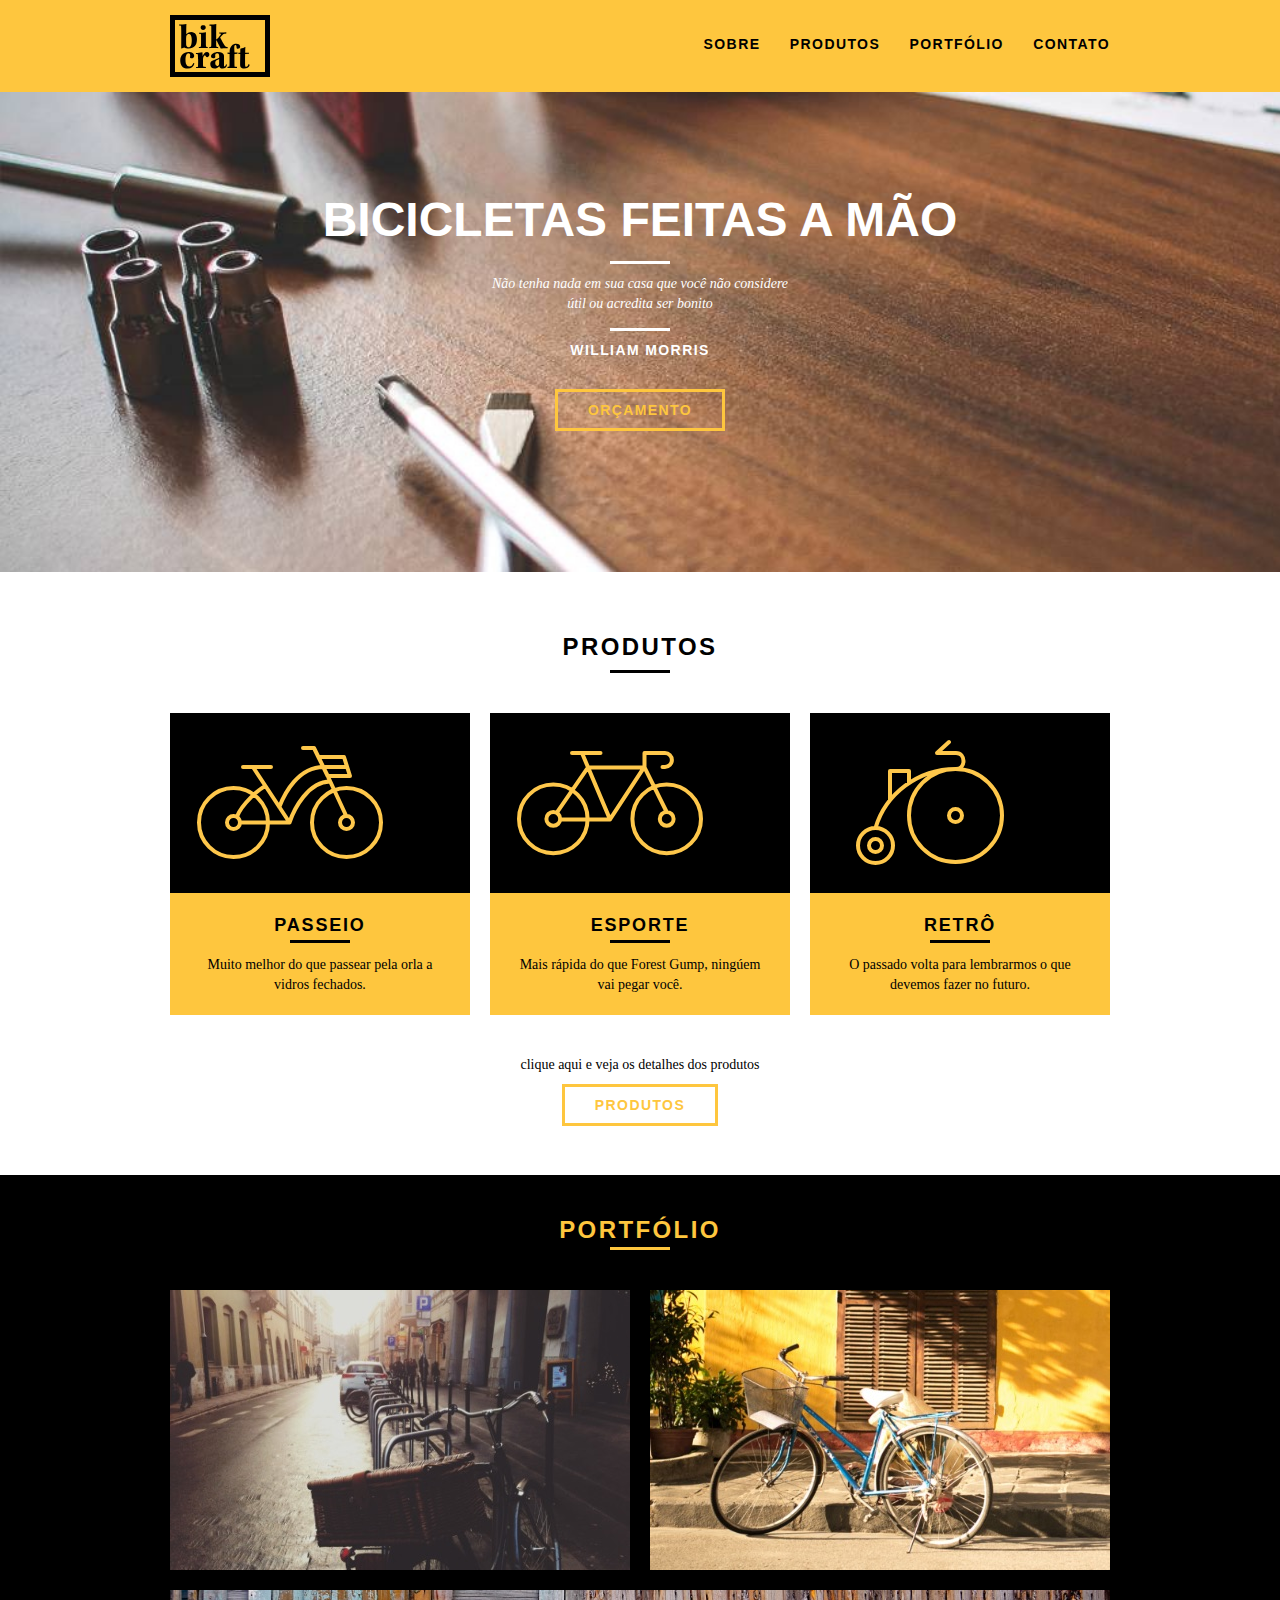
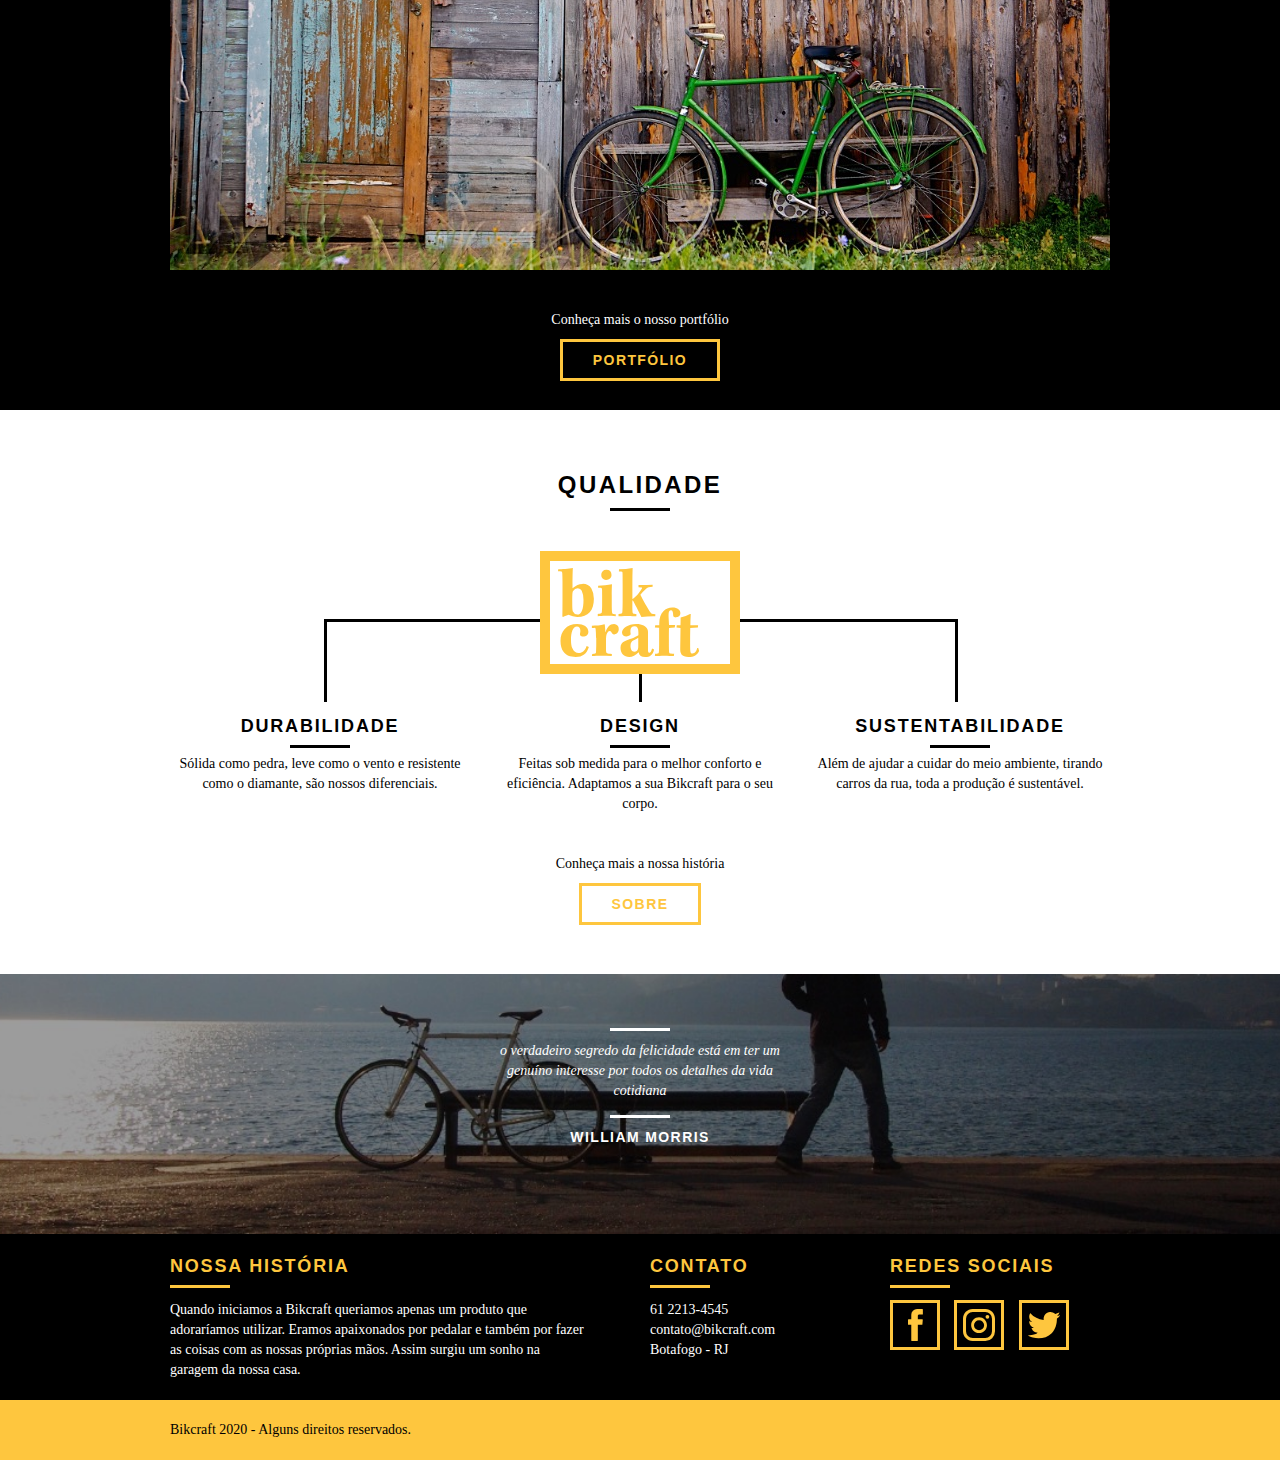
==== index.html @ fb3b5ecf "01 - Estrutura pronta" ====
<!DOCTYPE html>
<html lang="pt-br">

<head>
  <meta charset="UTF-8">
  <meta name="viewport" content="width=device-width, initial-scale=1.0">
  <link rel="shortcut icon" href="/img/favicon.ico" type="image/x-icon">

  <link rel="stylesheet" href="/css/normalize.css">
  <link rel="stylesheet" href="/css/reset.css">
  <link rel="stylesheet" href="/css/grid.css">
  <link rel="stylesheet" href="/css/style.css">

  <title>BikeCraft</title>
</head>

<body>
  <header class="header">
    <div class="container">
      <a href="index.html" class="grid-4">
        <img src="/img/bikcraft.svg" alt="Logo Bikecraft">
      </a>

      <nav class="grid-12 header_menu">
        <ul>
          <li><a href="sobre.html">Sobre</a></li>
          <li><a href="produtos.html">Produtos</a></li>
          <li><a href="portfolio.html">Portfólio</a></li>
          <li><a href="contato.html">Contato</a></li>
        </ul>
      </nav>
    </div>
  </header>

  <section class="introducao">
    <div class="container">

      <h1>bicicletas feitas a mão</h1>
      <blockquote class="quote-externo">
        <p>Não tenha nada em sua casa que você
          não considere útil ou acredita ser bonito</p>
        <cite>WILLIAM MORRIS</cite>
      </blockquote>

      <a href="produtos.html" class="btn">Orçamento</a>
    </div>
  </section>

  <section class="produtos container">
    <h2 class="subtitulo">produtos</h2>
    <ul class="produtos_lista">

      <li class="grid-1-3">
        <div class="produtos_icone">
          <img src="/img/produtos/passeio.svg" alt="bike de passeio">
        </div>
        <h3>passeio</h3>
        <p>Muito melhor do que passear pela orla a vidros fechados.</p>
      </li>

      <li class="grid-1-3">
        <div class="produtos_icone">
          <img src="/img/produtos/esporte.svg" alt="bike de passeio">
        </div>
        <h3>esporte</h3>
        <p>Mais rápida do que Forest Gump, ningúem vai pegar você.</p>
      </li>

      <li class="grid-1-3">
        <div class="produtos_icone">
          <img src="/img/produtos/retro.svg" alt="bike de passeio">
        </div>
        <h3>retrô</h3>
        <p>O passado volta para lembrarmos o que devemos fazer no futuro.</p>
      </li>

    </ul>

    <div class="call">
      <p>clique aqui e veja os detalhes dos produtos</p>
      <a href="produtos.html" class="btn btn-preto">Produtos</a>
    </div>
  </section>

  <section class="portfolio">
    <div class="container">
      <h2 class="subtitulo">Portfólio</h2>
      <ul class="portfolio_lista">
        <li class="grid-8"><img src="/img/portfolio/retro.jpg" alt="bike retrô"></li>
        <li class="grid-8"><img src="/img/portfolio/passeio.jpg" alt="bike passeio"></li>
        <li class="grid-16"><img src="/img/portfolio/esporte.jpg" alt="bike esporte"></li>
      </ul>

      <div class="call">
        <p>Conheça mais o nosso portfólio</p>
        <a href="portfolio.html" class="btn">Portfólio</a>
      </div>
    </div>
  </section>

  <section class="qualidade container">
    <h2 class="subtitulo">Qualidade</h2>
    <img src="/img/bikcraft-qualidade.svg" alt="bike qualidade">

    <ul class="qualidade_lista">
      <li class="grid-1-3">
        <h3>durabilidade</h3>
        <p>Sólida como pedra, leve como o vento e resistente como o diamante, são nossos diferenciais.</p>
      </li>

      <li class="grid-1-3">
        <h3>design</h3>
        <p>Feitas sob medida para o melhor conforto e eficiência. Adaptamos a sua Bikcraft para o seu corpo.</p>
      </li>

      <li class="grid-1-3">
        <h3>sustentabilidade</h3>
        <p>Além de ajudar a cuidar do meio ambiente, tirando carros da rua, toda a produção é sustentável.</p>
      </li>
    </ul>

    <div class="call">
      <p>Conheça mais a nossa história</p>
      <a href="sobre.html" class="btn btn-preto">Sobre</a>
    </div>
  </section>

  <section class="quebra">
    <blockquote class="quote-externo container">
      <p>
        o verdadeiro segredo da felicidade está em
        ter um genuíno interesse por todos os detalhes da vida cotidiana
      </p>
      <cite>WILLIAM MORRIS</cite>
    </blockquote>
  </section>

  <footer>
    <div class="footer">
      <div class="container">
        <div class="grid-8 footer_historia">
          <h3>Nossa história</h3>
          <p>
            Quando iniciamos a Bikcraft queriamos apenas um produto que adoraríamos utilizar. Eramos apaixonados por
            pedalar e também por fazer as coisas com as nossas próprias mãos. Assim surgiu um sonho na garagem da nossa
            casa.
          </p>
        </div>

        <div class="grid-4 footer_contato">
          <h3>contato</h3>
          <ul>
            <li>61 2213-4545</li>
            <li>contato@bikcraft.com</li>
            <li>Botafogo - RJ</li>
          </ul>
        </div>

        <div class="grid-4 footer_redes">
          <h3>redes sociais</h3>
          <ul>
            <li><a href="http://facebook.com" target="_blank"> <img src="/img/redes-sociais/facebook.svg"
                  alt="facebook"></a> </li>
            <li><a href="http://instagram.com" target="_blank"> <img src="/img/redes-sociais/instagram.svg"
                  alt="instagram"></a> </li>
            <li><a href="http://twitter.com" target="_blank"> <img src="/img/redes-sociais/twitter.svg"
                  alt="twitter"></a> </li>
          </ul>
        </div>

      </div>
    </div>

    <div class="copy">
      <div class="container">
        <p class="grid-16">
          Bikcraft 2020 - Alguns direitos reservados.
        </p>
      </div>
    </div>
  </footer>

</body>

</html>
---- css/grid.css ----
-*, *:before, *:after {
	-webkit-box-sizing: border-box; 
	-moz-box-sizing: border-box; 
	box-sizing: border-box;
}

.container {
	width: 960px;
	margin: 0 auto;
	padding: 0px;
	position: relative;
}

.container:after, .container:before {
	content: " ";
	display: table;
}

.container:after {
	clear: both;
}

.grid-1, .grid-2, .grid-3, .grid-4, .grid-5, .grid-6, .grid-7, .grid-8, .grid-9, .grid-10, .grid-11, .grid-12, .grid-13, .grid-14, .grid-15, .grid-16, .grid-1-3 {
	float: left;
	margin-left: 10px;
	margin-right: 10px;
}

.grid-1 	{width: 40px;}
.grid-2 	{width: 100px;}
.grid-3 	{width: 160px;}
.grid-4 	{width: 220px;}
.grid-5 	{width: 280px;}
.grid-6 	{width: 340px;}
.grid-7 	{width: 400px;}
.grid-8 	{width: 460px;}
.grid-9 	{width: 520px;}
.grid-10 	{width: 580px;}
.grid-11 	{width: 640px;}
.grid-12 	{width: 700px;}
.grid-13 	{width: 760px;}
.grid-14 	{width: 820px;}
.grid-15 	{width: 880px;}
.grid-16 	{width: 940px;}
.grid-1-3	{width: 300px;}

@media only screen and (min-width: 788px) and (max-width: 979px) {

.container {
	width: 768px;
} 
.grid-1 	{width: 28px;}
.grid-2 	{width: 76px;}
.grid-3 	{width: 124px;}
.grid-4 	{width: 172px;}
.grid-5 	{width: 220px;}
.grid-6 	{width: 268px;}
.grid-7 	{width: 316px;}
.grid-8 	{width: 364px;}
.grid-9 	{width: 412px;}
.grid-10 	{width: 460px;}
.grid-11 	{width: 508px;}
.grid-12 	{width: 556px;}
.grid-13 	{width: 604px;}
.grid-14 	{width: 652px;}
.grid-15 	{width: 700px;}
.grid-16 	{width: 748px;}
.grid-1-3	{width: 236px;}

}

@media only screen and (max-width: 787px) {

.container {
	width: 300px;
}

.grid-1, .grid-2, .grid-3, .grid-4, .grid-5, .grid-6, .grid-7, .grid-8, .grid-9, .grid-10, .grid-11, .grid-12, .grid-13, .grid-14, .grid-15, .grid-16, .grid-1-3 {
	width: 300px;
	margin: 0 0 20px 0;
	float: none;
}

}
---- css/style.css ----
/* Estilos Gerais */
body {
  font-family: Arial, Helvetica, sans-serif;
}

p {
  font-family: Georgia, "Times New Roman", serif;
  font-size: 14px;
  line-height: 20px;
}

img {
  display: block;
}

.btn {
  border: 3px solid #fec63e;
  padding: 10px 30px;
  color: #fec63e;
  font-size: 14px;
  line-height: 20px;
  text-transform: uppercase;
  letter-spacing: .1em;
  font-weight: bold;
}

.btn:hover {
  color: #fff;
  border: 3px solid #fff;
}

.btn.btn-preto:hover {
  color: #000;
  border-color:#000;
}

.subtitulo {
  font-size: 24px;
  line-height: 30px;
  font-weight: bold;
  letter-spacing: .1em;
  color: #000;
  text-transform: uppercase;
  text-align: center;
  margin-bottom: 40px;
}

.subtitulo:after {
  content: '';
  display: block;
  width: 60px;
  height: 3px;
  background: #000;
  margin: 0 auto;
  margin: 8px auto;
}


/* Header */

.header {
  position: fixed;
  top: 0;
  width: 100%;
  background: #fec63e;
  padding: 15px 0;
  z-index: 10;
}

/* envia a 'ul' para o lado direito*/
.header_menu {
  text-align: right;
  margin-top: 20px;
}

.header_menu ul li {
  display: inline-block;
  margin-left: 25px;
}

.header_menu ul li a {
  color: #000;
  font-weight: bold;
  text-transform: uppercase;
  letter-spacing: .1em;
  font-size: 14px;
  padding: 10px 0;
}

.header_menu ul li a:hover {
  color: #fff;
}

/* Introdução */

.introducao {
  width: 100%;
  height: 380px;
  background: url('/img/bg.jpg') no-repeat;
  background-size: cover;
  margin-top: 92px;
  text-align: center;
  padding-top: 100px;
}

.introducao h1 {
  font-size: 48px;
  color: #fff;
  font-weight: bold;
  text-transform: uppercase;
}

.quote-externo {
  max-width: 300px;
  margin: 0 auto;
  color: #fff;
  margin-bottom: 40px;
}

.quote-externo p {
  font-style: italic;
}

/* inserindo as barrinhas brancas acima do parágrafo*/
.quote-externo p:before, .quote-externo p:after{
  content: '';
  display: block;
  width: 60px;
  height: 3px;
  background: #fff;
  margin: 0 auto;
  margin: 14px auto 10px auto;
}

.quote-externo cite {
  font-style: normal;
  font-weight: bold;
  font-size: 14px;
  letter-spacing: .1em;
}

/* produtos */
/* a classe .subtitulo foi estilizado mais acima*/

.produtos {
  padding: 60px 0;
}

.produtos_lista li {
  background: #fec63e;
  text-align: center;
}

.produtos_lista li h3 {
  font-weight: bold;
  font-size: 18px;
  line-height: 25px;
  text-transform: uppercase;
  letter-spacing: .1em;
  margin-top: 20px;
}

.produtos_lista li h3:after {
  content: '';
  display: block;
  width: 60px;
  height: 3px;
  background: #000;
  margin: 0 auto;
  margin: 2px auto
}

.produtos_lista li p {
  padding: 10px 20px 20px 20px;
}

.produtos_icone {
  background: #000;
  padding: 20px;
}

.call {
  padding-top: 40px;
  text-align: center;
  clear: both;
}

.call p {
  margin-bottom: 20px;
}

/* portfólio */
.portfolio {
  width: 100%;
  background: #000;
  padding: 40px 0;
}

.portfolio .subtitulo {
  color: #fec63e;
}

.portfolio .subtitulo:after {
  content: '';
  display: block;
  width: 60px;
  height: 3px;
  background: #fec63e;
  margin: 0 auto;
  margin: 2px auto
}

.portfolio_lista li:last-child {
  margin-top: 20px;
}

.portfolio .call p{
  color: #fff;
}

/* qualidade */

.qualidade {
  padding: 60px 0;
}

.qualidade:after {
  content: '';
  width: 634px;
  height: 83px;
  display: block;
  background: url('/img/linhas.svg') no-repeat center;
  position: absolute;
  top: 209px;
  right: 162px;
  z-index: -1;
}

.qualidade img {
  margin: 0 auto;
}

.qualidade_lista {
  padding-top: 20px;
}

.qualidade_lista li {
  text-align: center;
  padding-top: 0 40px;
}

.qualidade_lista li h3 {
  font-weight: bold;
  font-size: 18px;
  line-height: 25px;
  text-transform: uppercase;
  letter-spacing: .1em;
  margin-top: 20px;
}

.qualidade_lista li h3:after {
  content: '';
  display: block;
  width: 60px;
  height: 3px;
  background: #000;
  margin: 0 auto;
  margin: 6px auto
}

/* quebra */
.quebra {
  width: 100%;
  height: 220px;
  text-align: center;
  background: url('/img/bg-footer.jpg')no-repeat center;
  background-size:cover;
  padding-top: 40px;
}

.quebra .quote-externo {
  width: 400px;
}

.footer {
  width: 100%;
  background: #000;
  color: #fff;
  padding: 20px 0;
}

.footer h3 {
  font-size: 18px;
  line-height: 25px;
  color: #fec63e;
  text-transform: uppercase;
  letter-spacing: .1em;
  font-weight: bold;
}

.footer h3:after {
  content: '';
  display: block;
  width: 60px;
  height: 3px;
  background: #fec63e;
  margin: 6px 0 12px 0;
}

.footer_historia p{
  padding-right: 40px;
}

.footer_contato ul li{
  font-size: 14px;
  line-height: 20px;
  font-family: Georgia, 'Times New Roman', Times, serif;
}

.footer_redes ul li{
  display: inline-block;
  margin-right: 10px;
}

.footer_redes ul li a {
  border: 3px solid #fec63e;
  display: block;
  padding: 6px;
}

.footer_redes ul li a:hover {
  border-color: #fff;
}

/* copy */

.copy {
  width: 100%;
  background: #fec63e;
  padding: 20px 0;
}
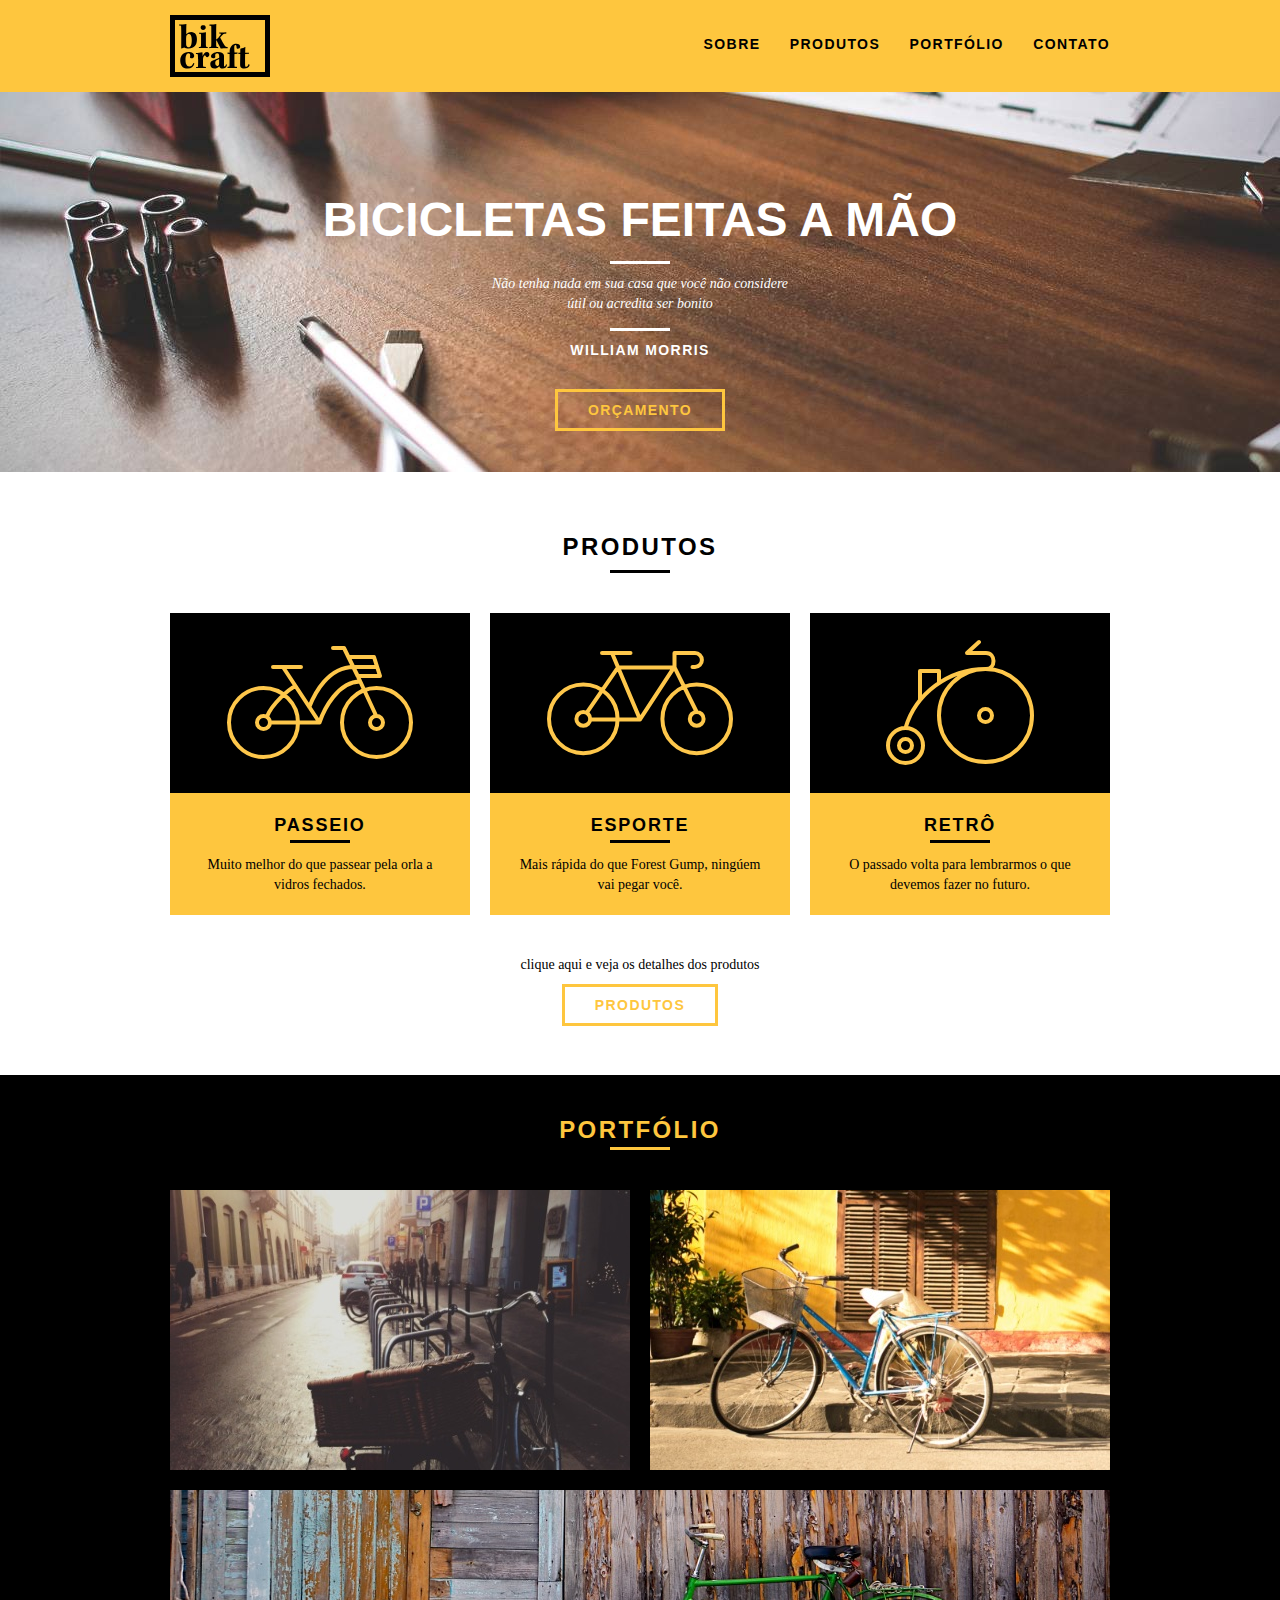
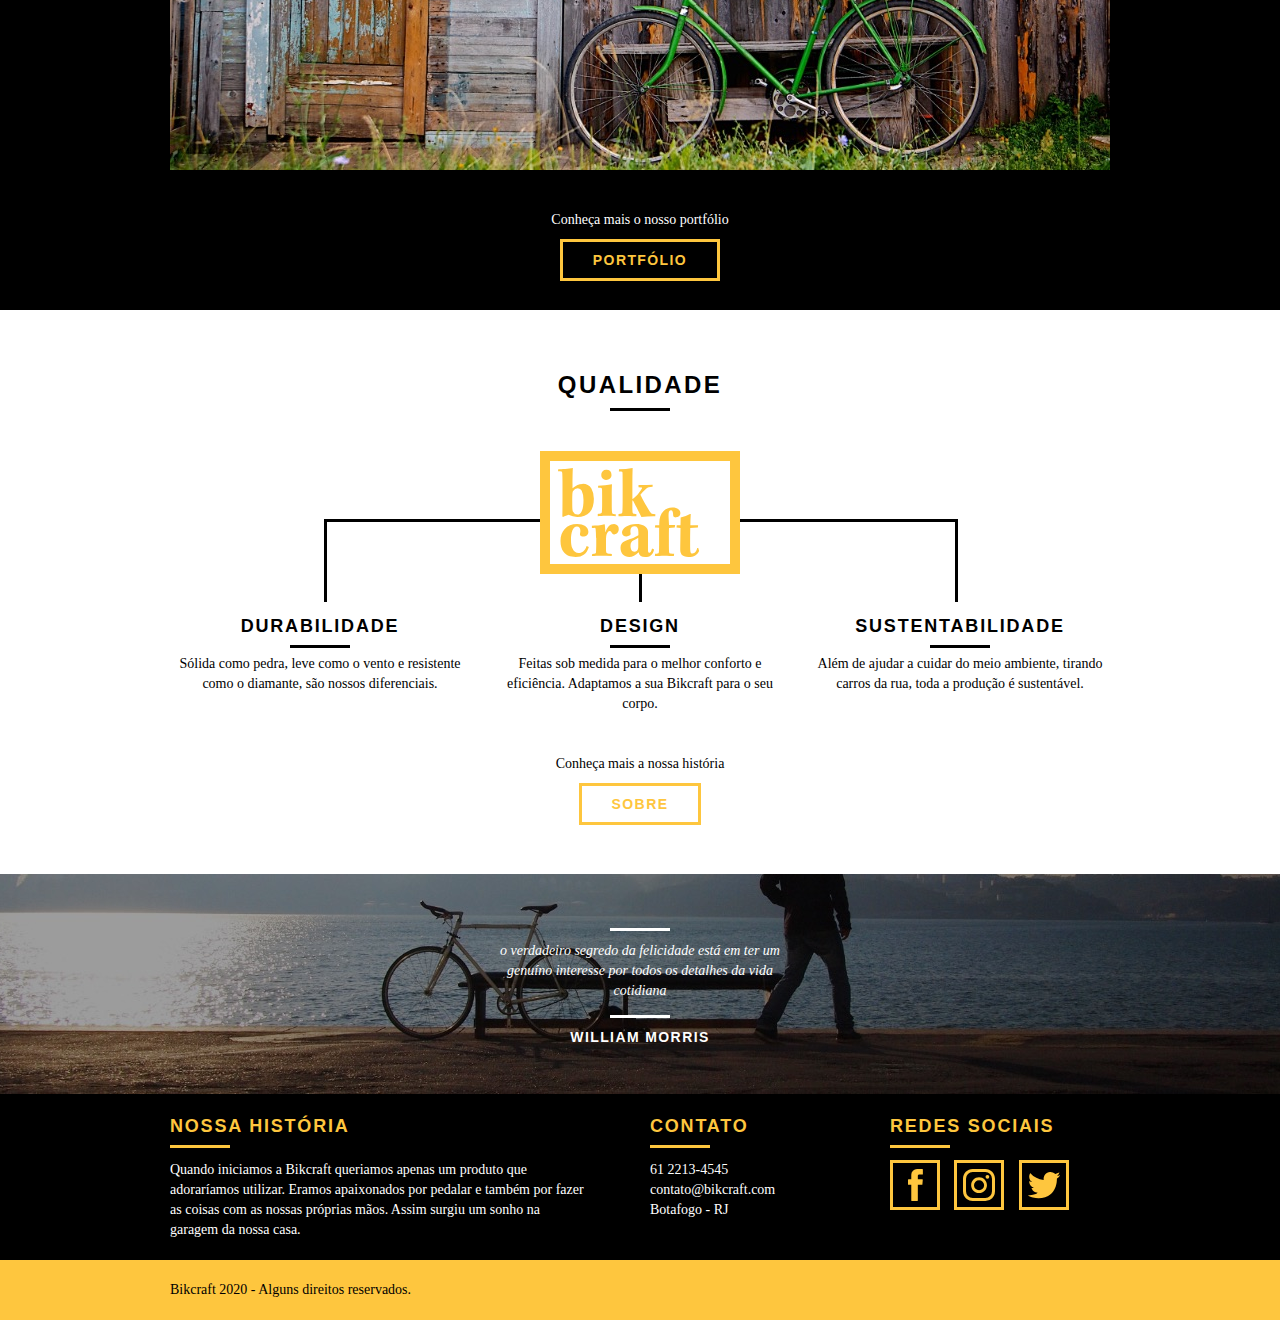
==== commit 41bb3d78: "07 - responsive" ====
--- a/index.html
+++ b/index.html
@@ -10,6 +10,8 @@
   <link rel="stylesheet" href="/css/reset.css">
   <link rel="stylesheet" href="/css/grid.css">
   <link rel="stylesheet" href="/css/style.css">
+  <link rel="stylesheet" href="/css/responsivo.css">
+
 
   <title>BikeCraft</title>
 </head>
--- a/css/grid.css
+++ b/css/grid.css
@@ -1,4 +1,4 @@
--*, *:before, *:after {
+*, *:before, *:after {
 	-webkit-box-sizing: border-box; 
 	-moz-box-sizing: border-box; 
 	box-sizing: border-box;
--- a/css/style.css
+++ b/css/style.css
@@ -11,6 +11,7 @@
 
 img {
   display: block;
+  max-width: 100%;
 }
 
 .btn {
@@ -55,6 +56,24 @@
   margin: 8px auto;
 }
 
+.subtitulo-interno {
+  font-size: 24px;
+  line-height: 30px;
+  font-weight: bold;
+  letter-spacing: .1em;
+  color: #000;
+  text-transform: uppercase;
+  margin-bottom: 10px;
+}
+
+.subtitulo-interno:after {
+  content: '';
+  display: block;
+  width: 60px;
+  height: 3px;
+  background: #000;
+  margin: 8px 0;
+}
 
 /* Header */
 
@@ -91,6 +110,10 @@
   color: #fff;
 }
 
+.header_menu ul li a.menu_ativo {
+  color: #fff;
+}
+
 /* Introdução */
 
 .introducao {
@@ -110,6 +133,8 @@
   text-transform: uppercase;
 }
 
+
+
 .quote-externo {
   max-width: 300px;
   margin: 0 auto;
@@ -139,6 +164,33 @@
   letter-spacing: .1em;
 }
 
+/* Introdução Interna*/
+
+.introducao-interna{
+  width: 100%;
+  margin-top: 92px;
+  height: 160px;
+  text-align: center;
+  color: #fff;
+}
+
+.introducao-interna  h1{
+  font-size: 48px;
+  font-weight: bold;
+  text-transform: uppercase;
+  padding-top: 30px;
+}
+
+.introducao-interna h1:after {
+  content: '';
+  display: block;
+  width: 60px;
+  height: 3px;
+  background: #fff;
+  margin: 0 auto;
+  margin: 6px auto 10px auto;
+}
+
 /* produtos */
 /* a classe .subtitulo foi estilizado mais acima*/
 
@@ -149,6 +201,10 @@
 .produtos_lista li {
   background: #fec63e;
   text-align: center;
+}
+
+.produtos_lista li img {
+  margin: 0 auto;
 }
 
 .produtos_lista li h3 {
@@ -242,6 +298,7 @@
 
 .qualidade_lista {
   padding-top: 20px;
+  overflow: auto; /* clear-fix - limpando a flutuação*/
 }
 
 .qualidade_lista li {
--- a/css/responsivo.css
+++ b/css/responsivo.css
@@ -0,0 +1,48 @@
+/* Estilo para tablet*/
+@media only screen and (min-width: 768px) and (max-width: 959px) {
+
+}
+
+/* Estilo para smartphone*/
+@media only screen and (max-width: 767px) {
+
+	/* header */
+	.header {
+		position: relative;
+		padding-bottom:0px;
+	}
+
+	.header img {
+		margin: 0 auto 20px auto;
+	}
+
+	.header_menu {
+		text-align: center;
+	}
+
+	.header_menu ul li {
+		margin: 5px;
+
+	}
+
+	.header_menu ul li a{
+		border: 4px solid #000;
+		width: 136px;
+		display: block;
+		float: left;
+		color: #000;
+	}
+
+	.header_menu ul li a:hover {
+		border-color: #fff;
+	}
+
+		/* introdução */
+
+	.introducao {
+		margin-top: 0px;
+		padding-top: 20px;
+		background: url('/img/bg-mobile.jpg') no-repeat;
+		background-size: cover;
+	}
+}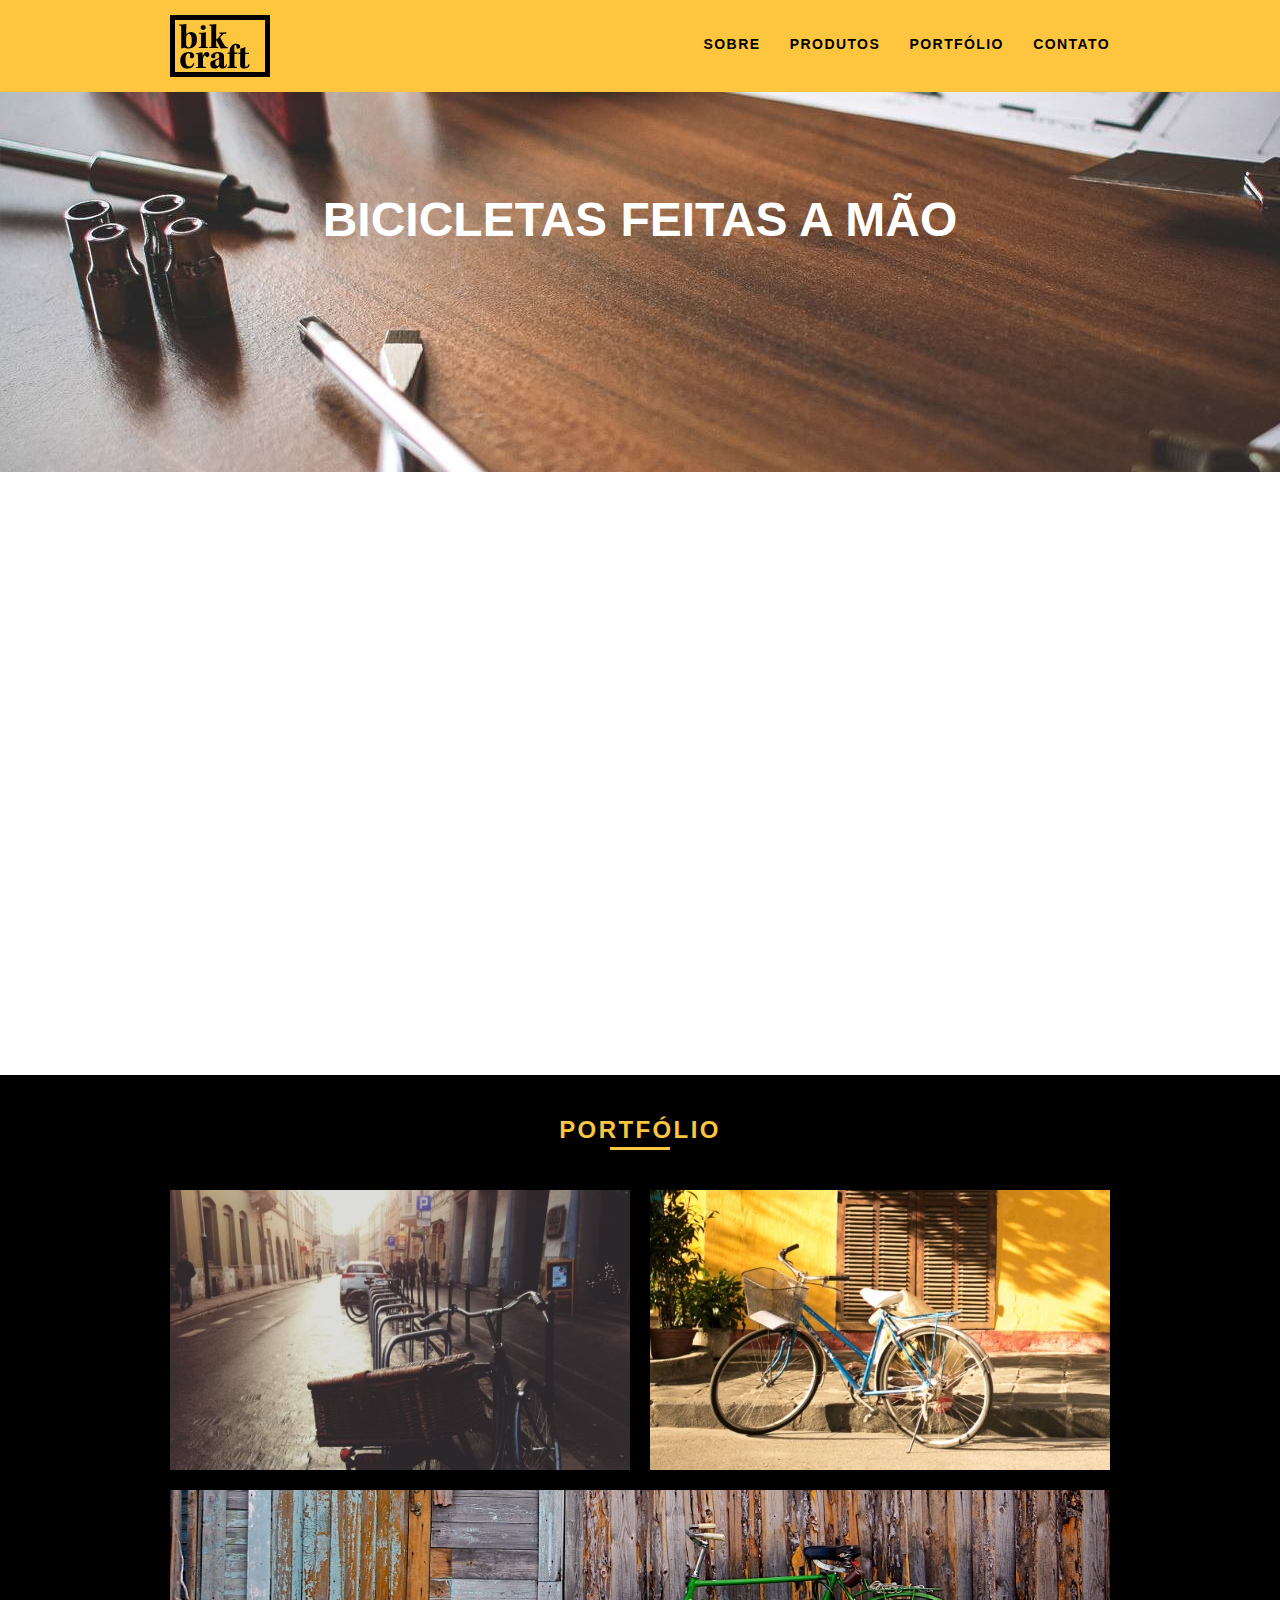
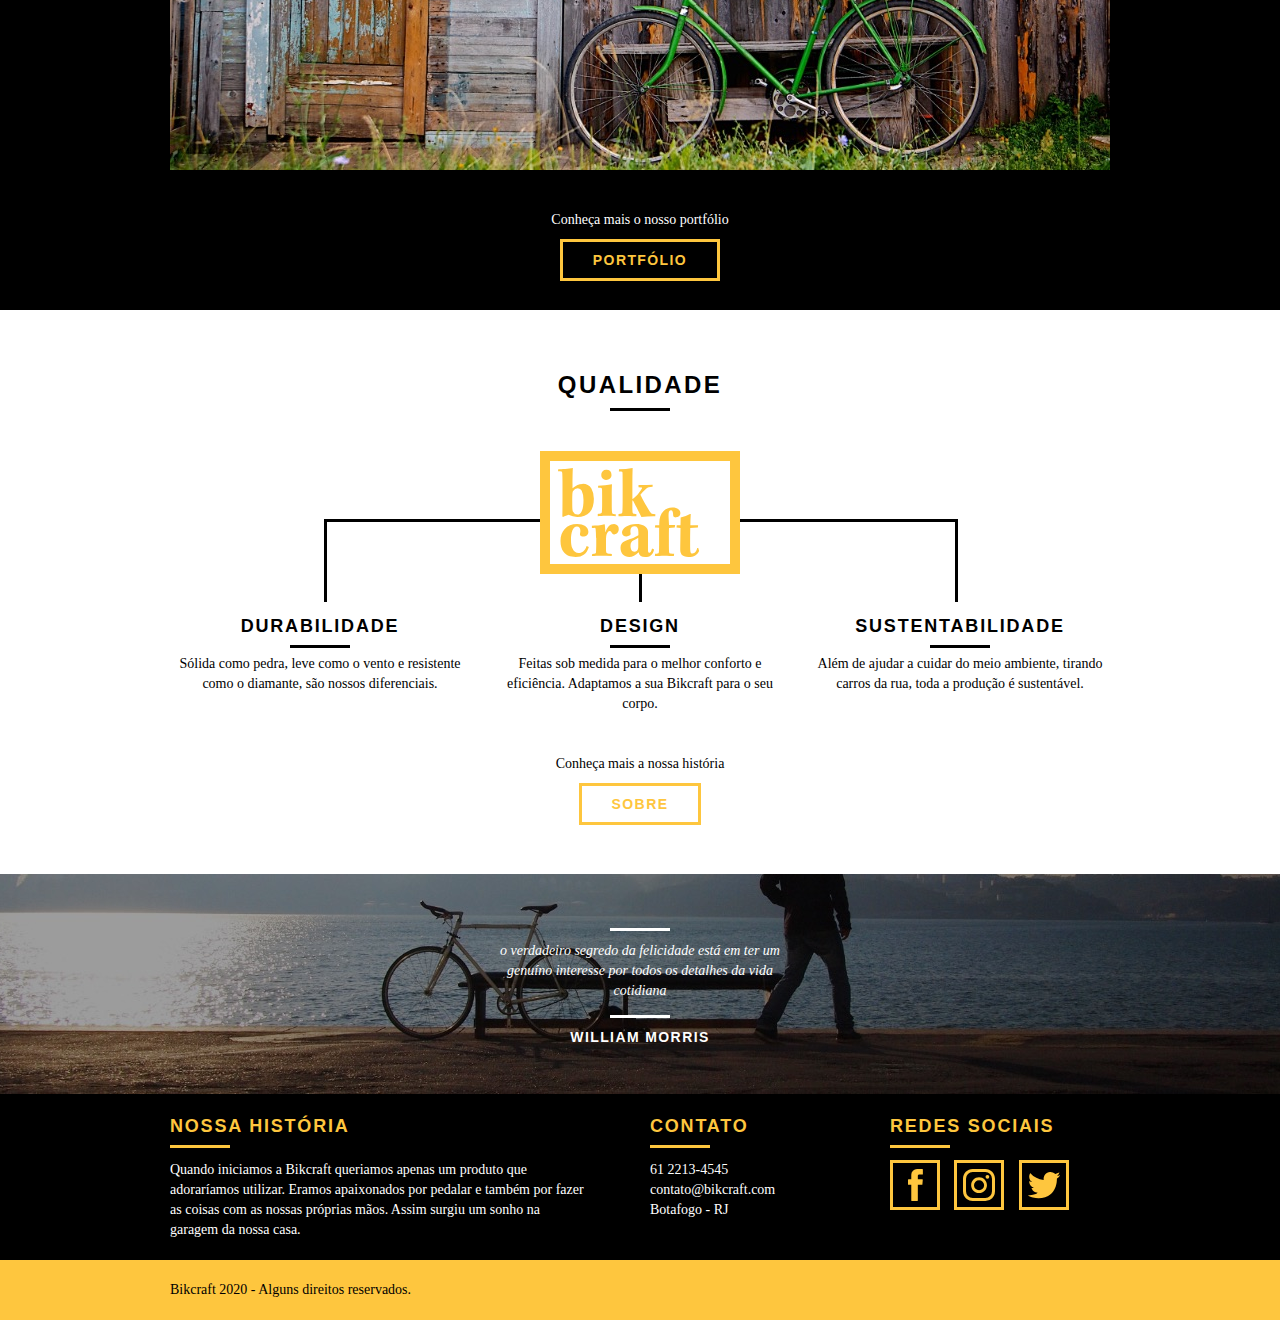
==== commit d55597f0: "09 - add animes" ====
--- a/index.html
+++ b/index.html
@@ -5,13 +5,12 @@
   <meta charset="UTF-8">
   <meta name="viewport" content="width=device-width, initial-scale=1.0">
   <link rel="shortcut icon" href="/img/favicon.ico" type="image/x-icon">
-
   <link rel="stylesheet" href="/css/normalize.css">
   <link rel="stylesheet" href="/css/reset.css">
   <link rel="stylesheet" href="/css/grid.css">
   <link rel="stylesheet" href="/css/style.css">
   <link rel="stylesheet" href="/css/responsivo.css">
-
+  <script>document.documentElement.classList.add("js");</script>
 
   <title>BikeCraft</title>
 </head>
@@ -37,18 +36,18 @@
   <section class="introducao">
     <div class="container">
 
-      <h1>bicicletas feitas a mão</h1>
-      <blockquote class="quote-externo">
+      <h1 data-anime="400" class="fadeInDown">bicicletas feitas a mão</h1>
+      <blockquote data-anime="800" class="fadeInDown quote-externo">
         <p>Não tenha nada em sua casa que você
           não considere útil ou acredita ser bonito</p>
         <cite>WILLIAM MORRIS</cite>
       </blockquote>
 
-      <a href="produtos.html" class="btn">Orçamento</a>
+      <a data-anime="1200" href="produtos.html" class="btn">Orçamento</a>
     </div>
   </section>
 
-  <section class="produtos container">
+  <section class="produtos container fadeInDown" data-anime="1600">
     <h2 class="subtitulo">produtos</h2>
     <ul class="produtos_lista">
 
@@ -182,6 +181,10 @@
     </div>
   </footer>
 
+  <script src="/js/simple-anime.js"></script>
+  <script src="/js/script.js"></script>
+
+
 </body>
 
 </html>--- a/css/style.css
+++ b/css/style.css
@@ -121,7 +121,7 @@
   height: 380px;
   background: url('/img/bg.jpg') no-repeat;
   background-size: cover;
-  margin-top: 92px;
+   margin-top: 92px;
   text-align: center;
   padding-top: 100px;
 }
@@ -276,7 +276,7 @@
 
 /* qualidade */
 
-.qualidade {
+.qualidade { 
   padding: 60px 0;
 }
 
@@ -395,4 +395,59 @@
   width: 100%;
   background: #fec63e;
   padding: 20px 0;
-}+}
+
+/* JavaScript */
+.js [data-slide] {
+  position: relative;
+}
+.js [data-slide] > * {
+  position: absolute;
+  top: 0px;
+  opacity: 0;
+}
+.js [data-slide] > .active {
+  position: relative;
+  opacity: 1;
+  transition: opacity 500ms;
+  z-index: 1;
+}
+
+.js [data-slide-nav]{
+  display: block;
+  text-align: center;
+  margin-top: 20px;
+}
+
+.js [data-slide-nav] button {
+  display: inline-block;
+  width: 12px;
+  height: 12px;
+  margin: 4px;
+  border: none;
+  padding: 0px;
+  border-radius: 6px;
+  text-indent: -99px;
+  overflow: hidden;
+  background: #1d1d1d;
+}
+
+.js [data-slide-nav] button.active {
+  background: #fec63e;
+}
+
+/* Data anime*/
+
+.js [data-anime] {
+  opacity: 0;
+}
+
+.js .fadeInDown{
+  transform: rotate(0, -20px, 0);
+}
+
+.js .anime {
+  opacity: 1;
+  transform: none;
+  transition: transform .8s, opacity .8s;
+}
--- a/css/responsivo.css
+++ b/css/responsivo.css
@@ -1,7 +1,62 @@
 /* Estilo para tablet*/
 @media only screen and (min-width: 768px) and (max-width: 959px) {
+	
+	/*Qualidade home*/
+	.qualidade:after {
+		right: 66px;
+	}
+	.qualidade_lista li {
+		text-align: center;
+		padding-top: 0 10px;
+	}
 
-}
+	/* Footer */  
+	.footer_redes ul li a {
+		border: 3px solid #fec63e;
+		display: block;
+		padding: 5px;
+	}
+
+	.footer_redes ul li a img {
+		width: 26px;
+		height: 26px;
+	}
+
+	/* produtos */
+	.produto_item h2 {
+		top: -100px;
+		margin-bottom: -64px;
+	}
+
+	.produto_icone {
+		background: #000;
+		padding: 41px 0;
+	}
+
+	.produto_info p {
+		font-size: 14px;
+		line-height: 20px;
+		line-height: auto;
+		padding: 20px 30px;
+	}
+
+	.produto_info ul li {
+		width: 149px;
+		height: 49px;
+		font-size: 14px;
+		line-height: 20px;
+		padding-top: 14px;
+	}
+
+	.form {
+		padding-right: 0px;
+	}
+
+	.orcamento_dados {
+		padding-right: 0px;
+	}
+} 
+/* Final do estilo para tablet*/
 
 /* Estilo para smartphone*/
 @media only screen and (max-width: 767px) {
@@ -22,7 +77,6 @@
 
 	.header_menu ul li {
 		margin: 5px;
-
 	}
 
 	.header_menu ul li a{
@@ -37,12 +91,55 @@
 		border-color: #fff;
 	}
 
-		/* introdução */
+	.header_menu ul li a.menu_ativo {
+		color: #fff;
+	}
+
+	/* introdução */
+
+	.introducao h1 {
+		font-size: 36px;
+	}
 
 	.introducao {
 		margin-top: 0px;
-		padding-top: 20px;
+		padding-top: 40px;
 		background: url('/img/bg-mobile.jpg') no-repeat;
 		background-size: cover;
 	}
-}+
+	/* introducao interna */
+
+	.introducao-interna{
+		margin-top: 0px;
+	}
+
+	/* call */
+	.call {
+		padding-top: 1 0px;
+	}
+
+	/* Qualidade Home*/
+	.qualidade:after {
+		display: none;
+	}
+
+	/* sobre */
+	.missao_sobre p {
+		font-size: 14px;
+		line-height: 20px;
+		padding-right: 0px;
+	}
+
+	.missao_sobre ul li {
+		font-size: 14px;
+		line-height: 25px;
+	}
+
+	/* contato */
+
+	.contato_form {
+		padding-right: 60px;
+		margin-bottom: 40px;
+	}
+} /* final do estilo para smartphone*/